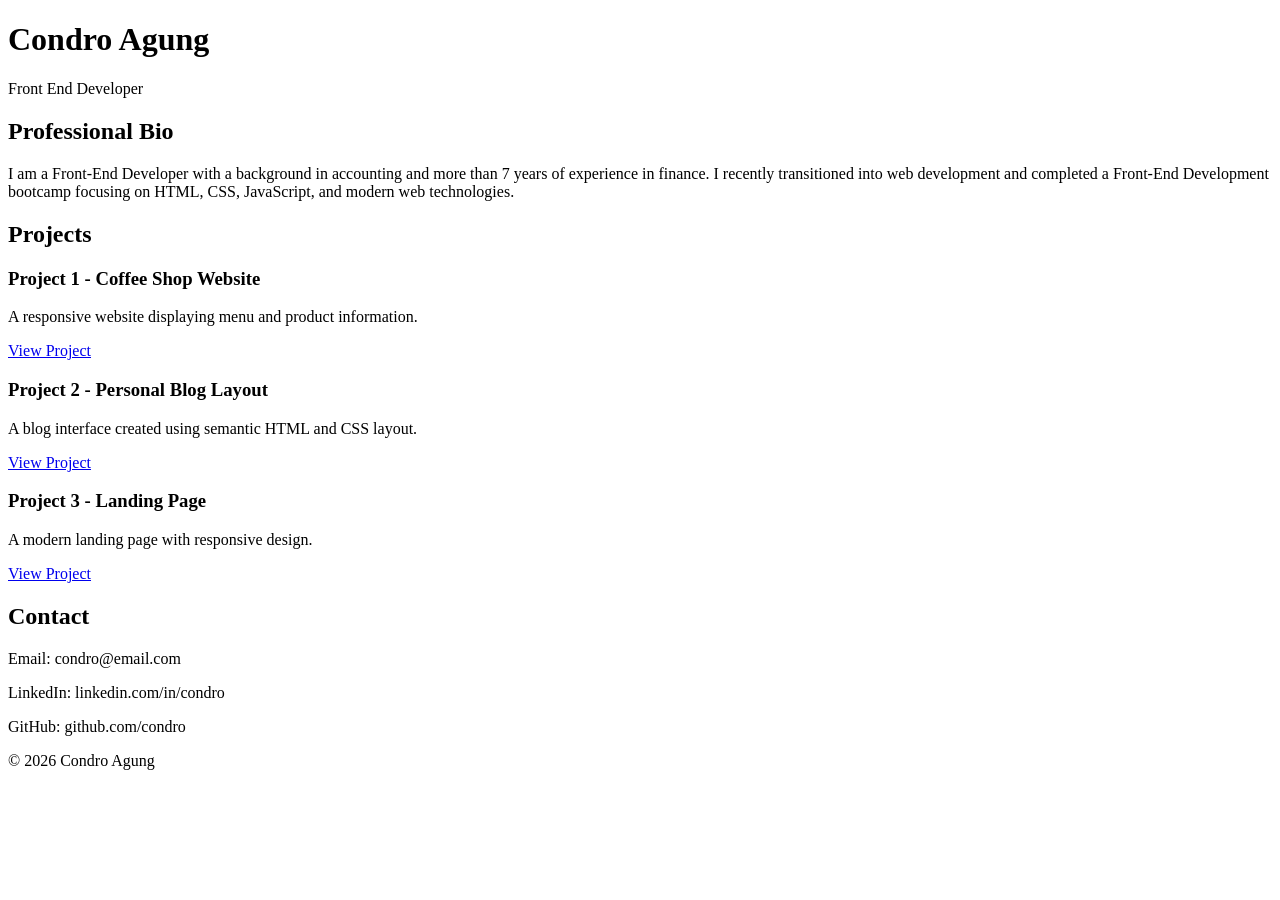
==== index.html @ 381eeab0 "HTML Structure" ====
<!DOCTYPE html>
<html lang="en">
<head>
<meta charset="UTF-8">
<meta name="viewport" content="width=device-width, initial-scale=1.0">
<title>My Portfolio</title>
<link rel="stylesheet" href="style.css">
</head>

<body>

<header>
<h1>Condro Agung</h1>
<p>Front End Developer</p>
</header>

<section id="bio">
<h2>Professional Bio</h2>
<p>
I am a Front-End Developer with a background in accounting and more than
7 years of experience in finance. I recently transitioned into web
development and completed a Front-End Development bootcamp focusing on
HTML, CSS, JavaScript, and modern web technologies.
</p>
</section>

<section id="projects">
<h2>Projects</h2>

<div class="project">
<h3>Project 1 - Coffee Shop Website</h3>
<p>A responsive website displaying menu and product information.</p>
<a href="#">View Project</a>
</div>

<div class="project">
<h3>Project 2 - Personal Blog Layout</h3>
<p>A blog interface created using semantic HTML and CSS layout.</p>
<a href="#">View Project</a>
</div>

<div class="project">
<h3>Project 3 - Landing Page</h3>
<p>A modern landing page with responsive design.</p>
<a href="#">View Project</a>
</div>

</section>

<section id="contact">
<h2>Contact</h2>
<p>Email: condro@email.com</p>
<p>LinkedIn: linkedin.com/in/condro</p>
<p>GitHub: github.com/condro</p>
</section>

<footer>
<p>© 2026 Condro Agung</p>
</footer>

<script src="script.js"></script>

</body>
</html>
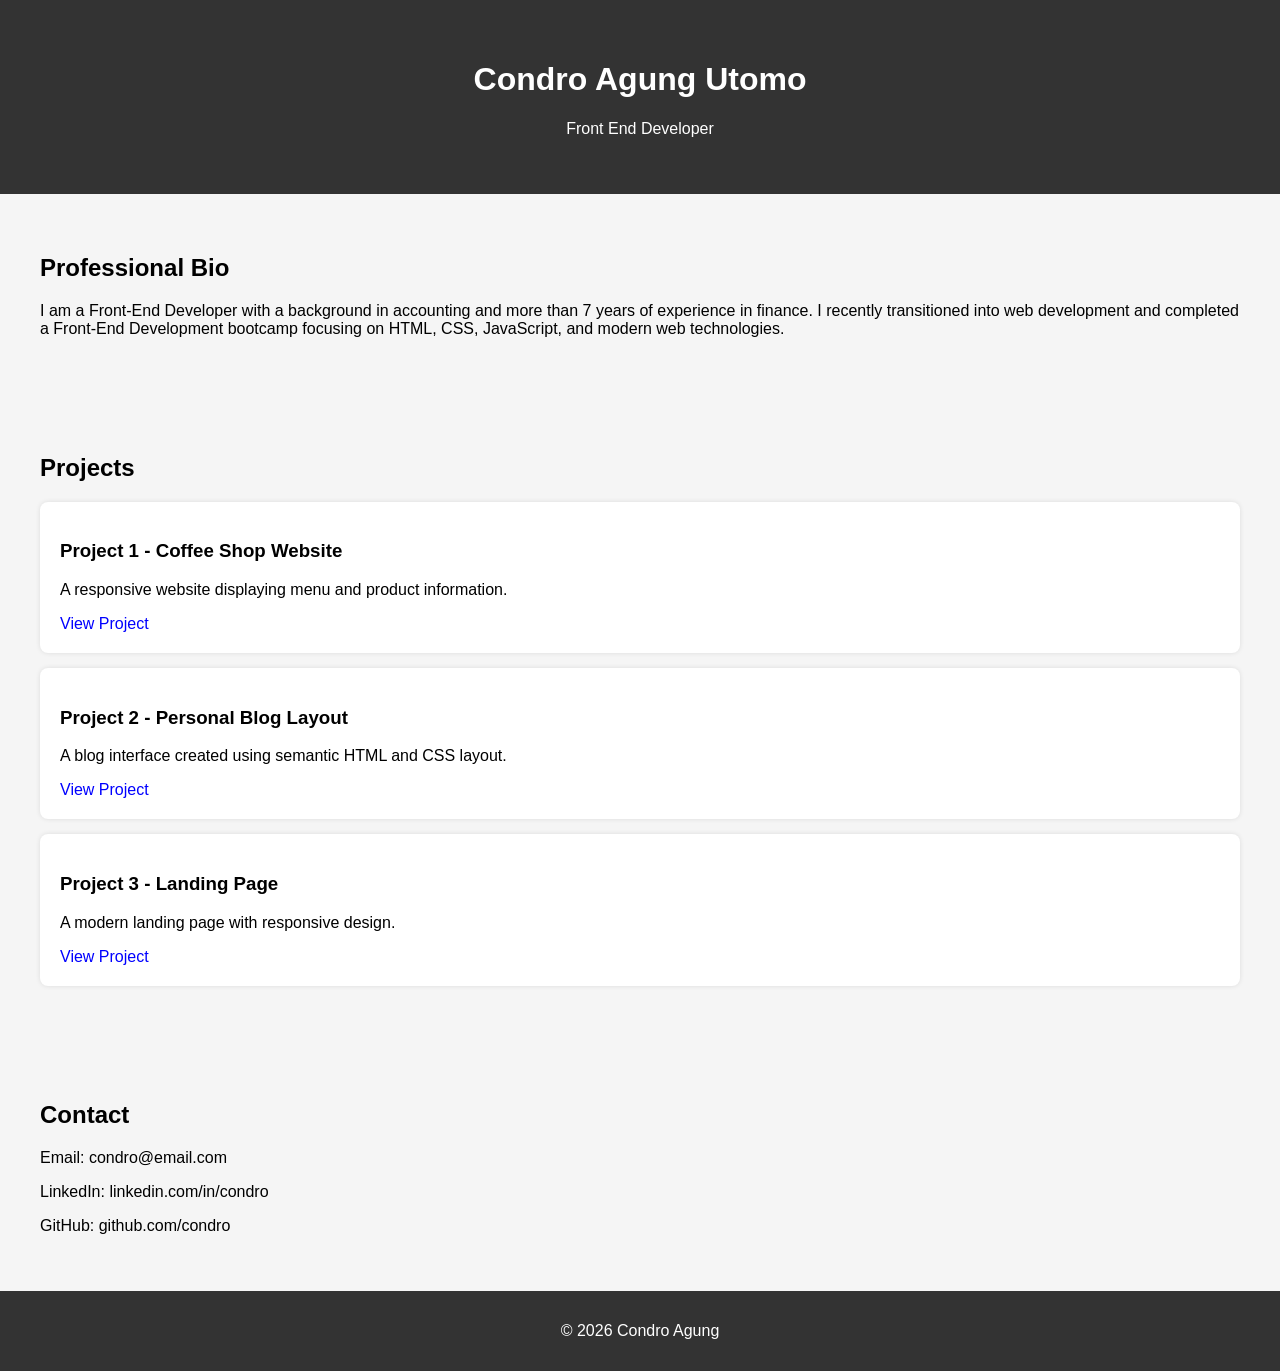
==== commit 437c4216: "ad script.js" ====
--- a/index.html
+++ b/index.html
@@ -10,7 +10,7 @@
 <body>
 
 <header>
-<h1>Condro Agung</h1>
+<h1>Condro Agung Utomo</h1>
 <p>Front End Developer</p>
 </header>
 
--- a/style.css
+++ b/style.css
@@ -0,0 +1,36 @@
+body{
+font-family: Arial, sans-serif;
+margin:0;
+background:#f5f5f5;
+}
+
+header{
+background:#333;
+color:white;
+text-align:center;
+padding:40px;
+}
+
+section{
+padding:40px;
+}
+
+.project{
+background:white;
+padding:20px;
+margin:15px 0;
+border-radius:8px;
+box-shadow:0 0 5px rgba(0,0,0,0.1);
+}
+
+.project a{
+color:blue;
+text-decoration:none;
+}
+
+footer{
+text-align:center;
+background:#333;
+color:white;
+padding:15px;
+}
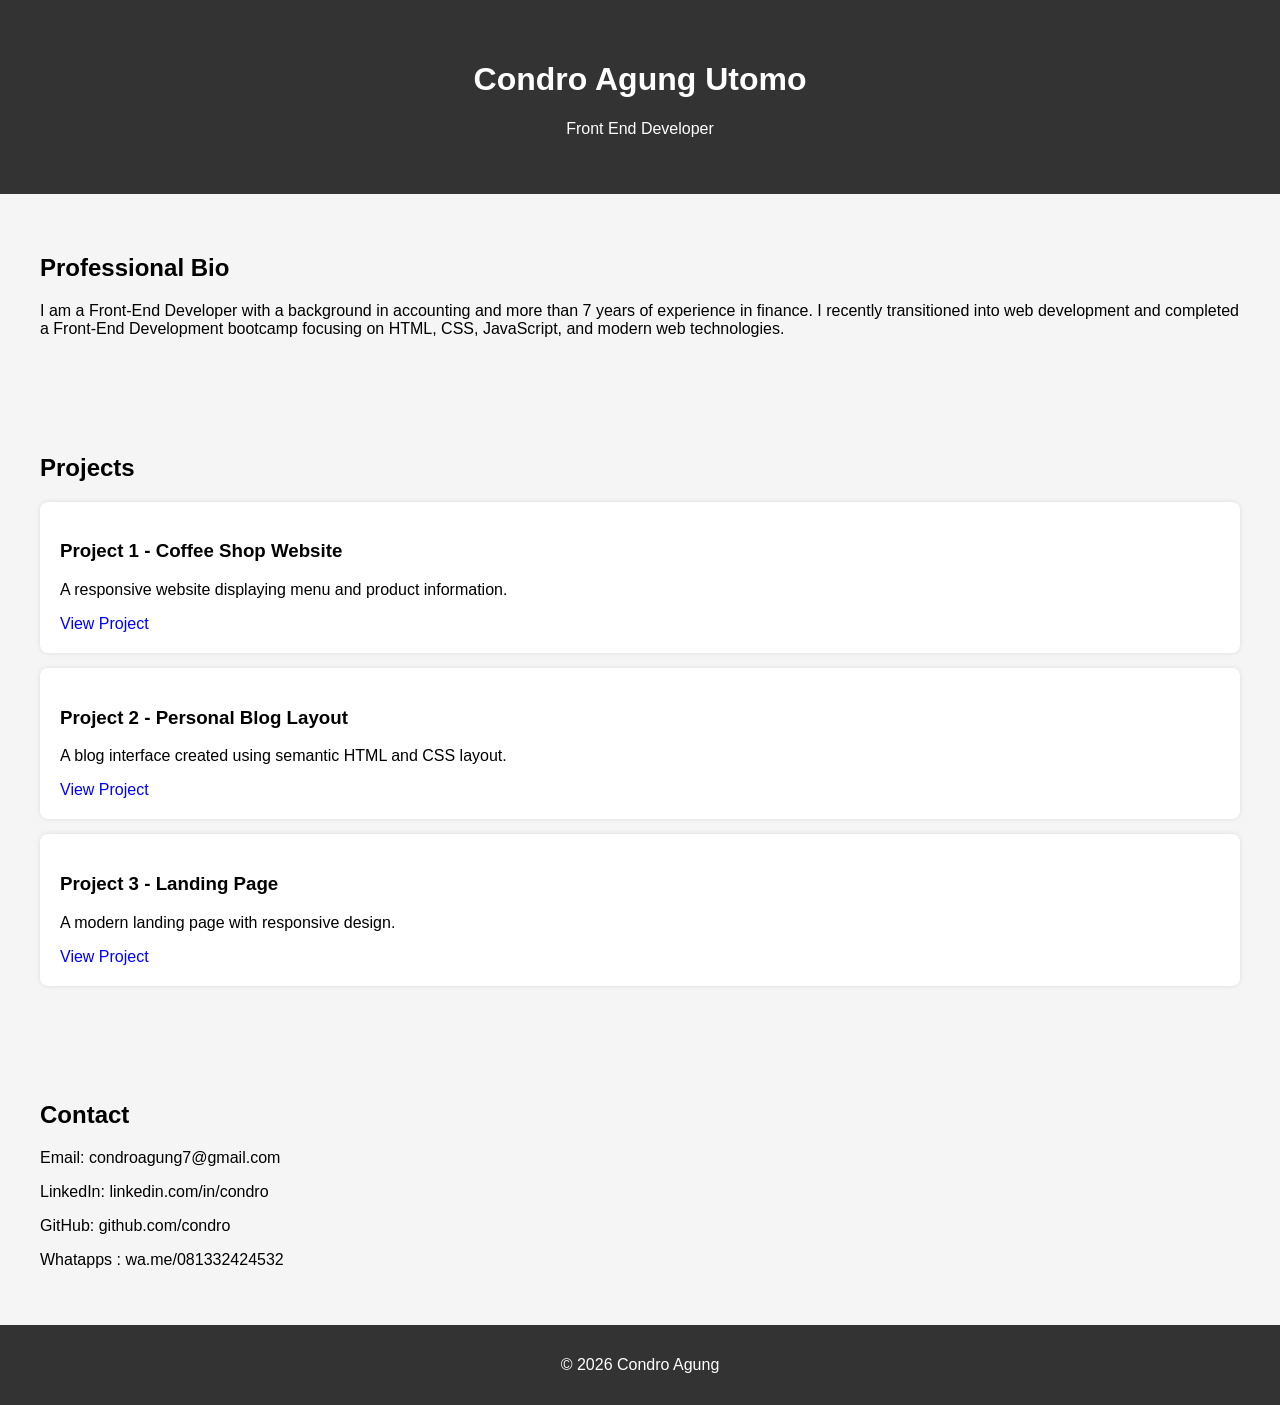
==== commit a5a00a38: "add project123" ====
--- a/index.html
+++ b/index.html
@@ -49,9 +49,10 @@
 
 <section id="contact">
 <h2>Contact</h2>
-<p>Email: condro@email.com</p>
+<p>Email: condroagung7@gmail.com</p>
 <p>LinkedIn: linkedin.com/in/condro</p>
 <p>GitHub: github.com/condro</p>
+<p>Whatapps : wa.me/081332424532</p>
 </section>
 
 <footer>
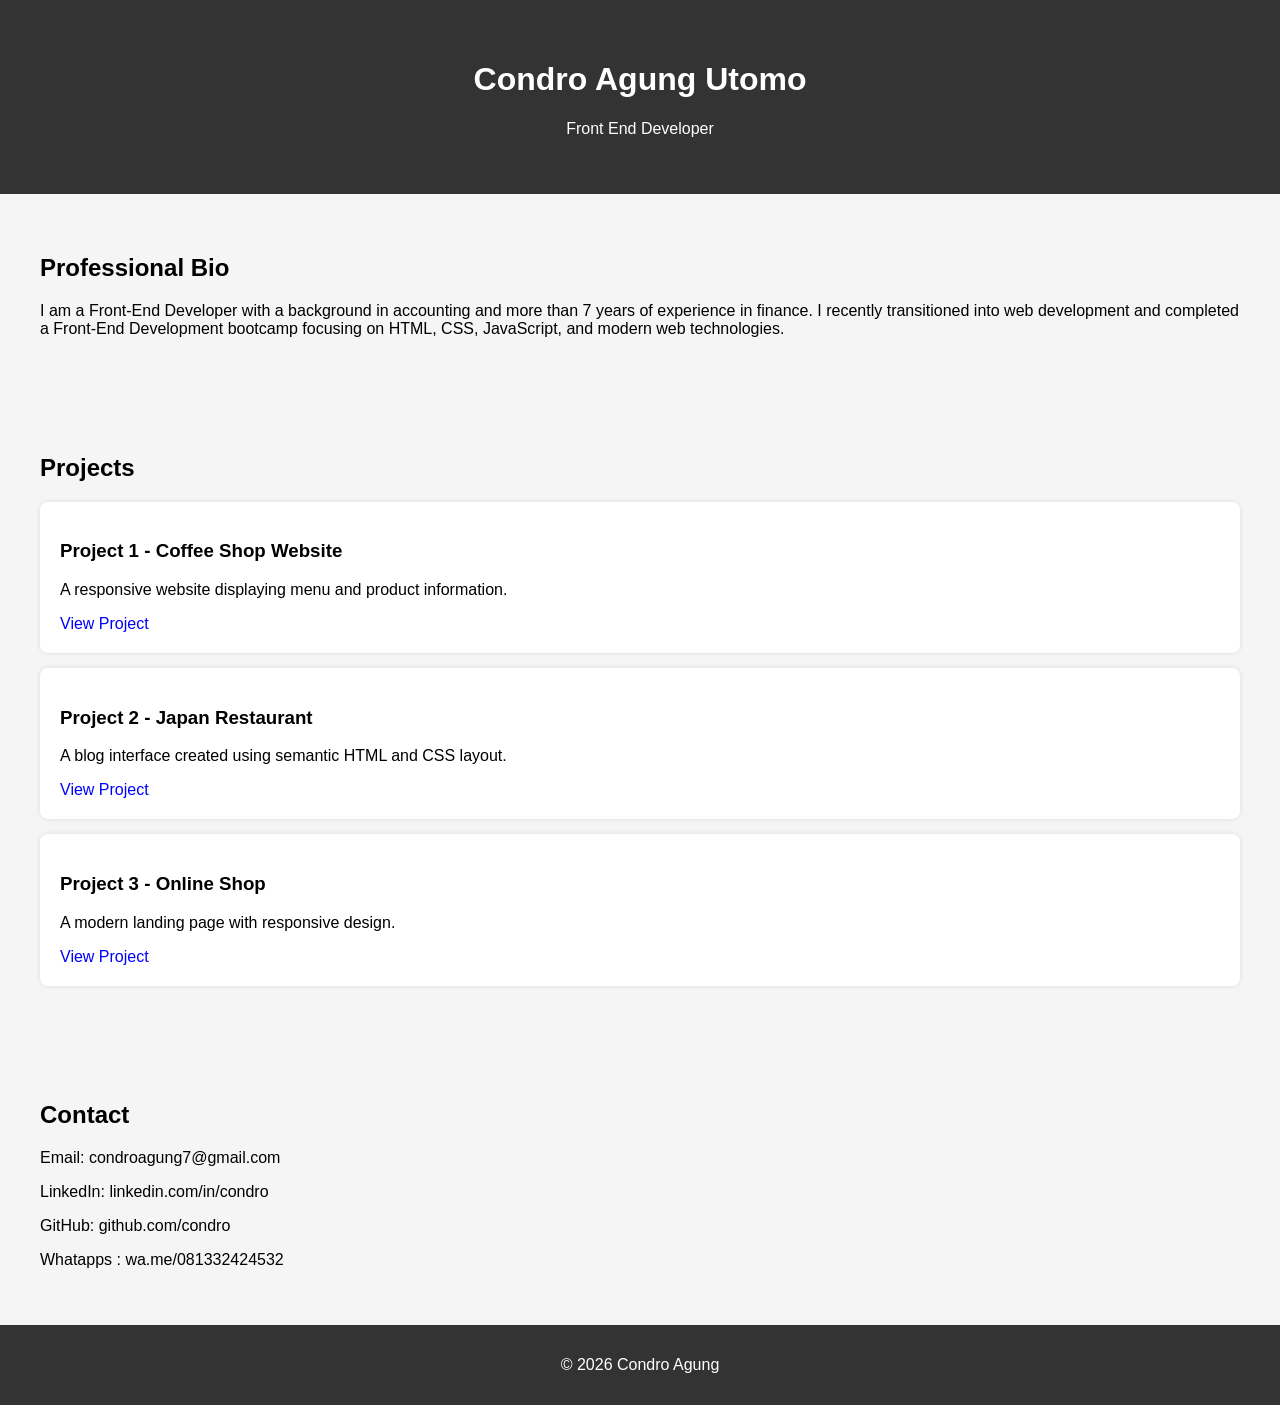
==== commit 8ae5a8d2: "update project_1" ====
--- a/index.html
+++ b/index.html
@@ -30,19 +30,19 @@
 <div class="project">
 <h3>Project 1 - Coffee Shop Website</h3>
 <p>A responsive website displaying menu and product information.</p>
-<a href="#">View Project</a>
+<a href="./Project_1.html">View Project</a>
 </div>
 
 <div class="project">
-<h3>Project 2 - Personal Blog Layout</h3>
+<h3>Project 2 - Japan Restaurant</h3>
 <p>A blog interface created using semantic HTML and CSS layout.</p>
-<a href="#">View Project</a>
+<a href="./Project_2.html">View Project</a>
 </div>
 
 <div class="project">
-<h3>Project 3 - Landing Page</h3>
+<h3>Project 3 - Online Shop</h3>
 <p>A modern landing page with responsive design.</p>
-<a href="#">View Project</a>
+<a href="./Project_3.html">View Project</a>
 </div>
 
 </section>
